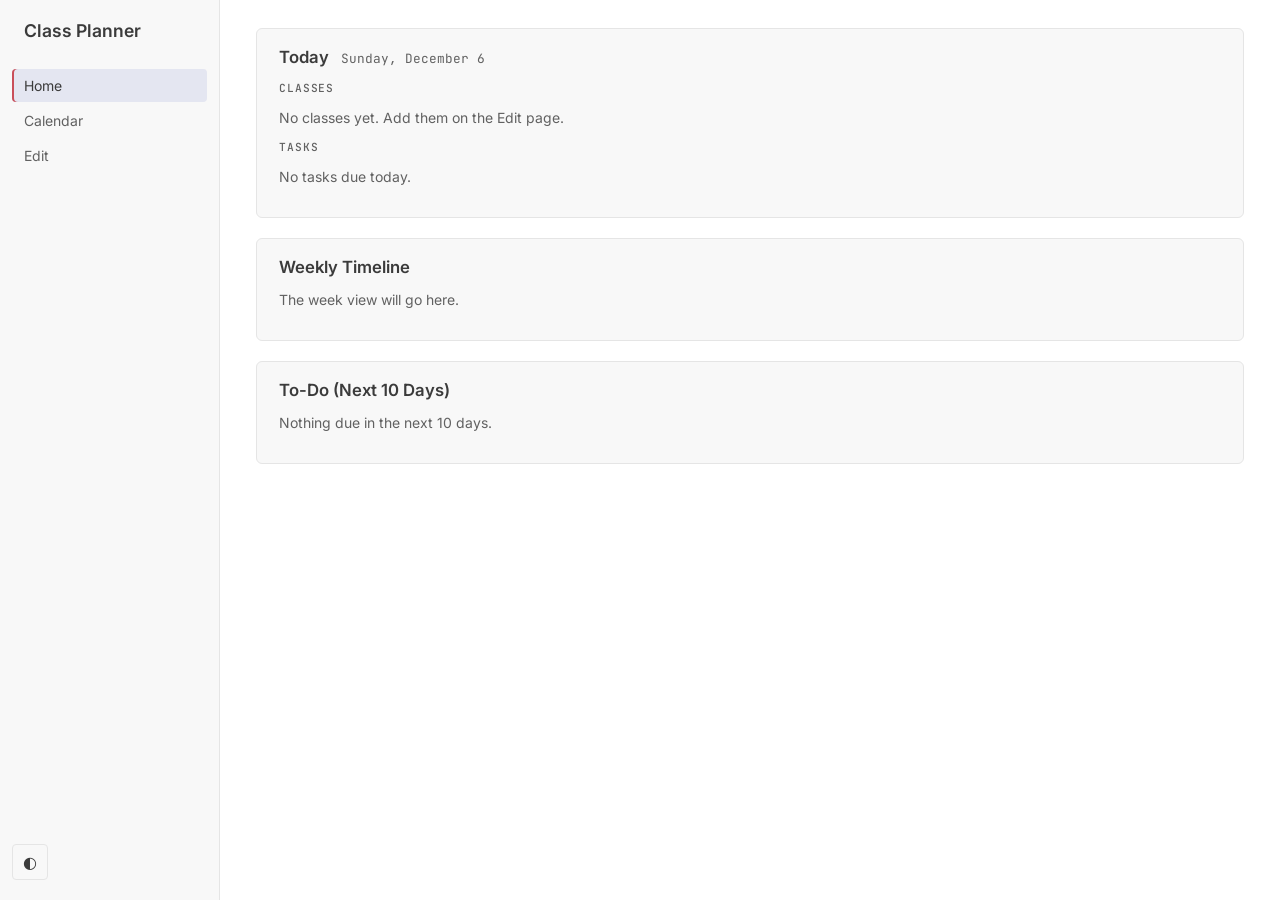
==== index.html @ 25fad050 "Add Today section to Home Page" ====
<!DOCTYPE html>
<html lang="en">
    <head>
        <meta charset="UTF-8">
        <meta name="viewport" content="width=device-width, initial-scale=1.0">
        <title>Home | Class Planner</title>
        <link rel="preconnect" href="https://fonts.googleapis.com">
        <link rel="preconnect" href="https://fonts.gstatic.com" crossorigin>
        <link href="https://fonts.googleapis.com/css2?family=Inter:wght@400;500;600&family=JetBrains+Mono:wght@400;500&display=swap" rel="stylesheet">
        <link rel="stylesheet" href="styles.css">
        <script src="theme.js"></script>
    </head>
    <body>
        <aside class="sidebar">
            <h1>Class Planner</h1>
            <nav>
                <a href="index.html" class="active">Home</a>
                <a href="calendar.html">Calendar</a>
                <a href="edit.html">Edit</a>
            </nav>
            <button id="theme-toggle" class="theme-toggle" type="button" title="Theme: Auto" aria-label="Theme: Auto">◐</button>
        </aside>

        <main>
            <section id="today">
                <h2>Today <span id="today-date" class="today-date"></span></h2>
                <h3>Classes</h3>
                <div id="today-classes"></div>
                <h3>Tasks</h3>
                <div id="today-tasks"></div>
            </section>

            <section id="weekly-timeline">
                <h2>Weekly Timeline</h2>
                <p>The week view will go here.</p>
            </section>

            <section id="todo">
                <h2>To-Do (Next 10 Days)</h2>
                <div id="todo-list"></div>
            </section>
        </main>

        <!-- Pop-up with a task's details (filled in by task-details.js) -->
        <dialog id="details-dialog" class="modal modal-small"></dialog>

        <script src="storage.js"></script>
        <script src="task-details.js"></script>
        <script src="home.js"></script>
    </body>
</html>
---- styles.css ----
/* ===== Theme colors ===== */

/* Dark theme (based on VS Code Dark Modern) */
:root,
:root[data-theme="dark"] {
    --bg: #1f1f1f;
    --sidebar: #181818;
    --surface: #181818;
    --hover: #2a2d2e;
    --active: #37373d;
    --border: #2b2b2b;
    --text: #cccccc;
    --muted: #9d9d9d;
    --accent: #e06c75;
}

/* Light theme when the device is in light mode (unless the user chose dark) */
@media (prefers-color-scheme: light) {
    :root:not([data-theme="dark"]) {
        --bg: #ffffff;
        --sidebar: #f8f8f8;
        --surface: #f8f8f8;
        --hover: #f2f2f2;
        --active: #e4e6f1;
        --border: #e5e5e5;
        --text: #3b3b3b;
        --muted: #616161;
        --accent: #c94f5a;
    }
}

/* Light theme when the user chooses it with the button */
:root[data-theme="light"] {
    --bg: #ffffff;
    --sidebar: #f8f8f8;
    --surface: #f8f8f8;
    --hover: #f2f2f2;
    --active: #e4e6f1;
    --border: #e5e5e5;
    --text: #3b3b3b;
    --muted: #616161;
    --accent: #c94f5a;
}

/* Status colors */
:root {
    --success: #4caf50;
}

/* Native controls (date/time pickers) match the theme */
:root,
:root[data-theme="dark"] {
    color-scheme: dark;
}

@media (prefers-color-scheme: light) {
    :root:not([data-theme="dark"]) {
        color-scheme: light;
    }
}

:root[data-theme="light"] {
    color-scheme: light;
}

/* ===== Page layout ===== */

body {
    margin: 0;
    display: flex;
    min-height: 100vh;
    font-family: "Inter", system-ui, sans-serif;
    font-size: 14px;
    background: var(--bg);
    color: var(--text);
}

/* ===== Sidebar ===== */

.sidebar {
    width: 220px;
    height: 100vh;
    position: sticky;
    top: 0;
    box-sizing: border-box;
    padding: 20px 12px;
    display: flex;
    flex-direction: column;
    background: var(--sidebar);
    border-right: 1px solid var(--border);
}

.sidebar h1 {
    margin: 0 0 28px 12px;
    font-size: 1.1rem;
    font-weight: 600;
}

nav {
    display: flex;
    flex-direction: column;
    gap: 2px;
}

nav a {
    padding: 8px 12px;
    border-radius: 4px;
    color: var(--muted);
    text-decoration: none;
}

nav a:hover {
    background: var(--hover);
    color: var(--text);
}

nav a.active {
    background: var(--active);
    color: var(--text);
    box-shadow: inset 2px 0 0 var(--accent);
}

.theme-toggle {
    margin-top: auto;
    width: 36px;
    height: 36px;
    border: 1px solid var(--border);
    border-radius: 4px;
    background: transparent;
    color: var(--text);
    font-size: 1rem;
    cursor: pointer;
}

.theme-toggle:hover {
    background: var(--hover);
}

/* ===== Main content ===== */

main {
    flex: 1;
    max-width: 1100px;
    padding: 28px 36px;
}

section {
    margin-bottom: 20px;
    padding: 18px 22px;
    background: var(--surface);
    border: 1px solid var(--border);
    border-radius: 6px;
}

h2 {
    margin: 0 0 14px;
    font-size: 1.05rem;
    font-weight: 600;
}

h3 {
    margin: 14px 0 6px;
    font-family: "JetBrains Mono", monospace;
    font-size: 0.7rem;
    font-weight: 500;
    text-transform: uppercase;
    letter-spacing: 0.08em;
    color: var(--muted);
}

p {
    color: var(--muted);
}

/* Use class="mono" on times and dates */
.mono {
    font-family: "JetBrains Mono", monospace;
}

/* ===== Edit page: 2 x 2 grid ===== */

.edit-grid {
    display: grid;
    grid-template-columns: 1fr 1fr;
    gap: 20px;
}

.edit-grid section {
    margin-bottom: 0;
}

.saved-list {
    min-height: 280px;
}

.danger-zone {
    margin-top: 20px;
}

/* ===== Forms ===== */

form {
    display: flex;
    flex-direction: column;
    gap: 14px;
}

.field {
    display: flex;
    flex-direction: column;
    gap: 6px;
    font-size: 0.8rem;
    color: var(--muted);
}

.field[hidden] {
    display: none;
}

.field-row {
    display: grid;
    grid-template-columns: repeat(auto-fit, minmax(120px, 1fr));
    gap: 12px;
}

.req {
    color: var(--accent);
}

input,
select,
textarea {
    font: inherit;
    font-size: 0.9rem;
    padding: 8px 10px;
    color: var(--text);
    background: var(--bg);
    border: 1px solid var(--border);
    border-radius: 4px;
}

input:focus,
select:focus,
textarea:focus {
    outline: none;
    border-color: var(--accent);
}

input[type="time"],
input[type="date"] {
    font-family: "JetBrains Mono", monospace;
}

input[type="color"] {
    width: 60px;
    height: 36px;
    padding: 2px;
    cursor: pointer;
}

textarea {
    min-height: 60px;
    resize: vertical;
}

/* ===== Meeting time box ===== */

.meetings {
    display: flex;
    flex-direction: column;
    gap: 12px;
}

fieldset.meeting {
    margin: 0;
    padding: 12px;
    display: flex;
    flex-direction: column;
    gap: 12px;
    border: 1px solid var(--border);
    border-radius: 4px;
}

legend {
    padding: 0 6px;
    font-family: "JetBrains Mono", monospace;
    font-size: 0.7rem;
    text-transform: uppercase;
    letter-spacing: 0.08em;
    color: var(--muted);
}

.days {
    display: flex;
    flex-wrap: wrap;
    gap: 6px;
}

.days label {
    display: flex;
    align-items: center;
    gap: 4px;
    padding: 4px 8px;
    font-size: 0.8rem;
    color: var(--muted);
    border: 1px solid var(--border);
    border-radius: 4px;
    cursor: pointer;
}

.days label:has(input:checked) {
    color: var(--text);
    background: var(--active);
    border-color: var(--accent);
}

input[type="checkbox"] {
    accent-color: var(--accent);
}

.remove-meeting {
    align-self: flex-start;
}

/* ===== Buttons ===== */

.btn {
    font: inherit;
    font-size: 0.9rem;
    padding: 8px 14px;
    border: 1px solid transparent;
    border-radius: 4px;
    cursor: pointer;
}

.btn-primary {
    color: #ffffff;
    background: var(--accent);
}

.btn-primary:hover {
    filter: brightness(1.1);
}

.btn-secondary {
    color: var(--text);
    background: transparent;
    border-color: var(--border);
}

.btn-secondary:hover {
    background: var(--hover);
}

.btn-danger {
    color: var(--accent);
    background: transparent;
    border-color: var(--accent);
}

.btn-danger:hover {
    color: #ffffff;
    background: var(--accent);
}

/* ===== Pop-up message (toast) ===== */

.toast {
    position: fixed;
    top: 20px;
    left: 50%;
    transform: translateX(-50%);
    z-index: 1000;
    padding: 10px 18px;
    font-size: 0.9rem;
    color: var(--text);
    background: var(--surface);
    border: 1px solid var(--border);
    border-left: 3px solid var(--success);
    border-radius: 4px;
    box-shadow: 0 4px 16px rgba(0, 0, 0, 0.3);
    animation: toast-in 0.2s ease-out;
}

.toast-error {
    border-left-color: var(--accent);
}

.toast.hide {
    animation: toast-out 0.3s ease-in forwards;
}

@keyframes toast-in {
    from { opacity: 0; transform: translate(-50%, -10px); }
    to   { opacity: 1; transform: translate(-50%, 0); }
}

@keyframes toast-out {
    to { opacity: 0; transform: translate(-50%, -10px); }
}

/* ===== Saved lists ===== */

.item-list {
    margin: 0 0 8px;
    padding: 0;
    list-style: none;
    display: flex;
    flex-direction: column;
    gap: 2px;
}

.item {
    display: flex;
    align-items: center;
    gap: 10px;
    padding: 8px 10px;
    border-radius: 4px;
}

.item:hover {
    background: var(--hover);
}

.dot {
    width: 10px;
    height: 10px;
    border-radius: 50%;
    flex-shrink: 0;
}

.item-info {
    flex: 1;
    min-width: 0;
    display: flex;
    flex-direction: column;
    gap: 2px;
}

.item-title {
    font-weight: 500;
}

.item-sub {
    font-size: 0.8rem;
    color: var(--muted);
}

.item-sub.mono {
    font-size: 0.75rem;
}

.item-actions {
    display: flex;
    gap: 6px;
}

.btn-small {
    font: inherit;
    font-size: 0.75rem;
    padding: 4px 8px;
    color: var(--muted);
    background: transparent;
    border: 1px solid var(--border);
    border-radius: 4px;
    cursor: pointer;
}

.btn-small:hover {
    color: var(--text);
    background: var(--active);
}

.btn-small[data-action="delete"]:hover {
    color: var(--accent);
    border-color: var(--accent);
}

.group-title {
    display: flex;
    align-items: center;
    gap: 8px;
}

.group-title .dot {
    width: 8px;
    height: 8px;
}

/* ===== Pop-up windows ===== */

.modal {
    width: min(560px, 90vw);
    max-height: 85vh;
    padding: 22px 24px;
    color: var(--text);
    background: var(--surface);
    border: 1px solid var(--border);
    border-radius: 6px;
    box-shadow: 0 10px 40px rgba(0, 0, 0, 0.4);
}

.modal::backdrop {
    background: rgba(0, 0, 0, 0.55);
}

.modal-small {
    width: min(400px, 90vw);
}

.modal p {
    color: var(--text);
}

.dialog-actions {
    display: flex;
    justify-content: flex-end;
    gap: 8px;
}

/* ===== Select mode ===== */

.list-header {
    display: flex;
    align-items: center;
    justify-content: space-between;
    gap: 8px;
    margin-bottom: 14px;
}

.list-header h2 {
    margin: 0;
}

.list-controls {
    display: flex;
    gap: 6px;
}

.btn-small-danger {
    color: var(--accent);
    border-color: var(--accent);
}

.btn-small-danger:hover {
    color: #ffffff;
    background: var(--accent);
}

.btn:disabled,
.btn-small:disabled {
    opacity: 0.4;
    cursor: not-allowed;
    filter: none;
}

.btn-small:disabled:hover {
    color: var(--accent);
    background: transparent;
}

.item.selectable {
    cursor: pointer;
}

.item.selected {
    background: var(--active);
}

/* ===== Clear everything pop-up ===== */

#clear-input {
    width: 100%;
    box-sizing: border-box;
    margin-bottom: 16px;
    font-family: "JetBrains Mono", monospace;
}


/* ===== Task status colors ===== */

:root {
    --danger: #e5534b;
    --warning: #e0a030;
}

/* ===== To-Do checklist ===== */

.todo-item {
    display: flex;
    align-items: center;
    gap: 10px;
    padding: 8px 10px;
    border-radius: 4px;
    cursor: pointer;
}

.todo-item:hover {
    box-shadow: inset 0 0 0 1px var(--border);
}

.todo-item.status-overdue {
    background: color-mix(in srgb, var(--danger) 16%, transparent);
}

.todo-item.status-done {
    background: color-mix(in srgb, var(--success) 14%, transparent);
}

.todo-item.status-late {
    background: color-mix(in srgb, var(--warning) 16%, transparent);
}

.todo-check {
    width: 16px;
    height: 16px;
    margin: 0;
    flex-shrink: 0;
    cursor: pointer;
}

.status-done .todo-check,
.status-late .todo-check {
    accent-color: var(--success);
}

.todo-class {
    font-weight: 400;
    color: var(--muted);
}

/* Small priority tag on the right */
.priority {
    flex-shrink: 0;
    padding: 2px 8px;
    font-family: "JetBrains Mono", monospace;
    font-size: 0.7rem;
    border: 1px solid var(--border);
    border-radius: 999px;
    color: var(--muted);
}

.priority-high {
    color: var(--danger);
    border-color: var(--danger);
}

.priority-medium {
    color: var(--warning);
    border-color: var(--warning);
}

/* ===== Task details pop-up ===== */

.details-class {
    display: flex;
    align-items: center;
    gap: 8px;
    margin: -6px 0 16px;
    color: var(--muted);
}

.details-list {
    display: grid;
    grid-template-columns: auto 1fr;
    gap: 8px 16px;
    margin: 0 0 20px;
}

.details-list dt {
    font-family: "JetBrains Mono", monospace;
    font-size: 0.7rem;
    text-transform: uppercase;
    letter-spacing: 0.08em;
    color: var(--muted);
    padding-top: 2px;
}

.details-list dd {
    margin: 0;
}

.details-notes {
    white-space: pre-wrap;
}

.status-text-overdue { color: var(--danger); }
.status-text-done    { color: var(--success); }
.status-text-late    { color: var(--warning); }

a.btn {
    display: inline-block;
    text-decoration: none;
}


/* ===== Today section ===== */

.today-date {
    margin-left: 8px;
    font-family: "JetBrains Mono", monospace;
    font-size: 0.8rem;
    font-weight: 400;
    color: var(--muted);
}

.class-item.ended {
    opacity: 0.45;
}

/* "Now" and "Next" tags on today's classes */
.tag {
    flex-shrink: 0;
    padding: 2px 8px;
    font-family: "JetBrains Mono", monospace;
    font-size: 0.7rem;
    border-radius: 999px;
}

.tag-now {
    color: #ffffff;
    background: var(--accent);
}

.tag-next {
    color: var(--muted);
    border: 1px solid var(--border);
}
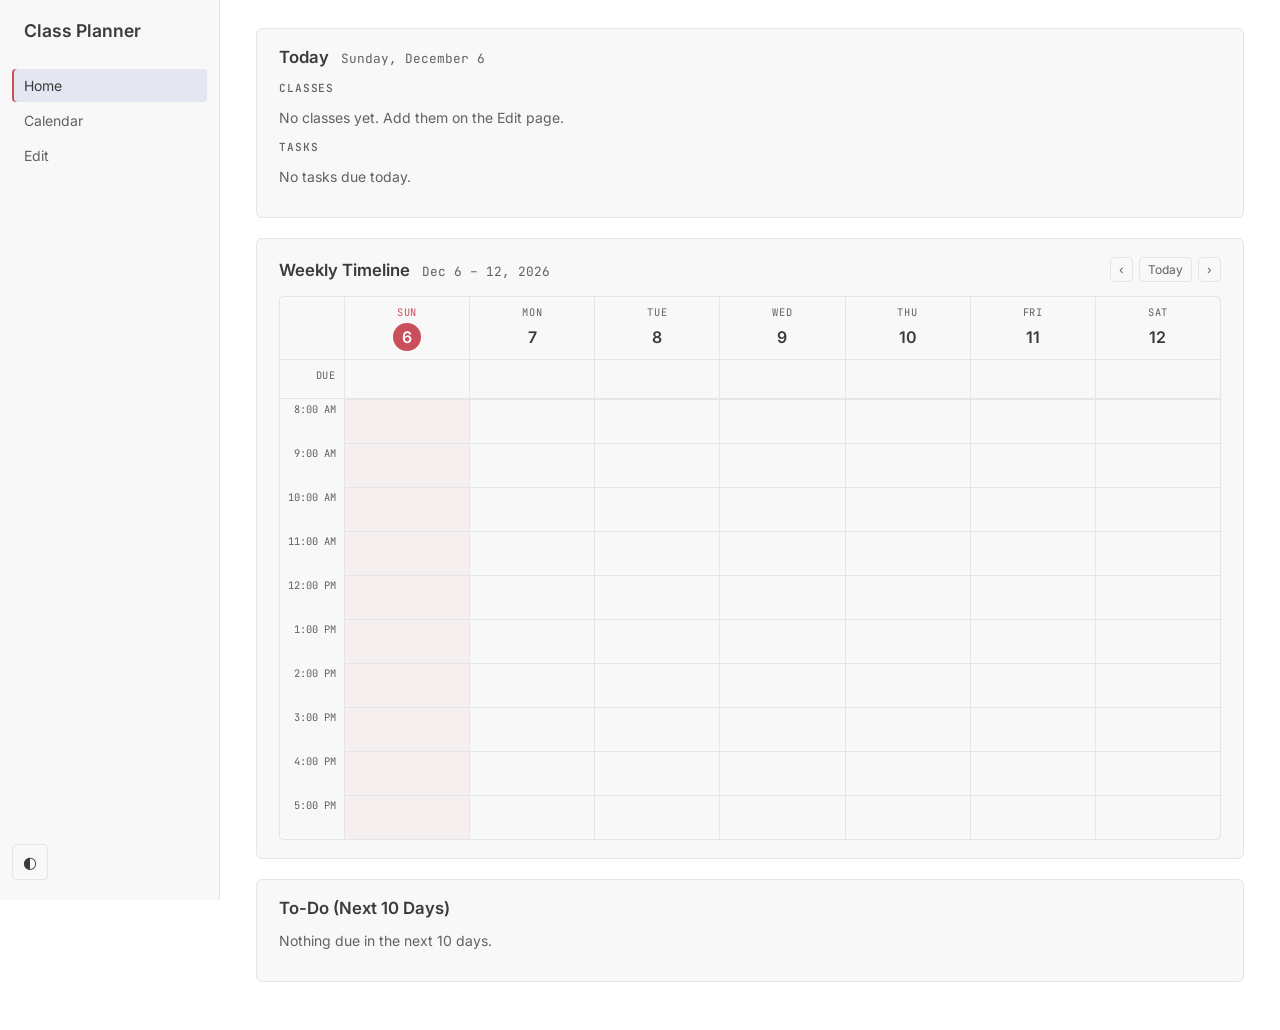
==== commit 82ca2142: "Add Weekly Timeline to Home page" ====
--- a/index.html
+++ b/index.html
@@ -31,8 +31,15 @@
             </section>
 
             <section id="weekly-timeline">
-                <h2>Weekly Timeline</h2>
-                <p>The week view will go here.</p>
+                <div class="list-header">
+                    <h2>Weekly Timeline <span id="week-label" class="today-date"></span></h2>
+                    <div class="list-controls">
+                        <button type="button" id="week-prev" class="btn-small" aria-label="Previous week">‹</button>
+                        <button type="button" id="week-today" class="btn-small">Today</button>
+                        <button type="button" id="week-next" class="btn-small" aria-label="Next week">›</button>
+                    </div>
+                </div>
+                <div id="week-grid" class="week-grid"></div>
             </section>
 
             <section id="todo">
--- a/styles.css
+++ b/styles.css
@@ -725,4 +725,196 @@
 .tag-next {
     color: var(--muted);
     border: 1px solid var(--border);
+}
+
+
+/* ===== Weekly Timeline ===== */
+
+.week-grid {
+    display: grid;
+    grid-template-columns: 64px repeat(7, minmax(0, 1fr));
+    border: 1px solid var(--border);
+    border-radius: 4px;
+    overflow: hidden;
+}
+
+.week-corner,
+.week-day-head,
+.week-row-label,
+.week-tasks {
+    border-bottom: 1px solid var(--border);
+}
+
+.week-day-head,
+.week-tasks,
+.week-col {
+    border-left: 1px solid var(--border);
+}
+
+/* Day names and dates */
+.week-day-head {
+    padding: 8px 4px;
+    display: flex;
+    flex-direction: column;
+    align-items: center;
+    gap: 4px;
+}
+
+.week-dow {
+    font-family: "JetBrains Mono", monospace;
+    font-size: 0.65rem;
+    text-transform: uppercase;
+    letter-spacing: 0.08em;
+    color: var(--muted);
+}
+
+.week-date {
+    min-width: 28px;
+    line-height: 28px;
+    text-align: center;
+    font-size: 1rem;
+    font-weight: 600;
+    border-radius: 50%;
+}
+
+.week-day-head.is-today .week-date {
+    color: #ffffff;
+    background: var(--accent);
+}
+
+.week-day-head.is-today .week-dow {
+    color: var(--accent);
+}
+
+/* "Due" row of task chips */
+.week-row-label {
+    padding: 8px 8px 0 0;
+    text-align: right;
+    font-family: "JetBrains Mono", monospace;
+    font-size: 0.65rem;
+    text-transform: uppercase;
+    letter-spacing: 0.08em;
+    color: var(--muted);
+}
+
+.week-tasks {
+    min-height: 30px;
+    padding: 4px;
+    display: flex;
+    flex-direction: column;
+    gap: 3px;
+}
+
+.week-task {
+    font: inherit;
+    font-size: 0.72rem;
+    text-align: left;
+    padding: 3px 6px;
+    color: var(--text);
+    background: var(--hover);
+    border: none;
+    border-left: 3px solid var(--class-color, var(--border));
+    border-radius: 3px;
+    cursor: pointer;
+    white-space: nowrap;
+    overflow: hidden;
+    text-overflow: ellipsis;
+}
+
+.week-task.status-overdue {
+    background: color-mix(in srgb, var(--danger) 22%, transparent);
+}
+
+.week-task.status-done {
+    background: color-mix(in srgb, var(--success) 20%, transparent);
+}
+
+.week-task.status-late {
+    background: color-mix(in srgb, var(--warning) 22%, transparent);
+}
+
+/* Hour labels down the left side */
+.week-hours {
+    position: relative;
+}
+
+.week-hour {
+    position: absolute;
+    right: 8px;
+    margin-top: 3px;
+    font-family: "JetBrains Mono", monospace;
+    font-size: 0.65rem;
+    color: var(--muted);
+}
+
+/* Day columns with a faint line every hour */
+.week-col {
+    position: relative;
+    background-image: repeating-linear-gradient(
+        to bottom,
+        var(--border) 0,
+        var(--border) 1px,
+        transparent 1px,
+        transparent var(--hour-height)
+    );
+}
+
+.week-col.is-today {
+    background-color: color-mix(in srgb, var(--accent) 5%, transparent);
+}
+
+/* Class blocks */
+.week-class {
+    position: absolute;
+    left: 3px;
+    right: 3px;
+    box-sizing: border-box;
+    padding: 3px 6px;
+    display: flex;
+    flex-direction: column;
+    gap: 1px;
+    overflow: hidden;
+    font-size: 0.72rem;
+    background: color-mix(in srgb, var(--class-color) 22%, var(--surface));
+    border-left: 3px solid var(--class-color);
+    border-radius: 3px;
+}
+
+.week-class-code,
+.week-class-time {
+    white-space: nowrap;
+    overflow: hidden;
+    text-overflow: ellipsis;
+}
+
+.week-class-code {
+    font-weight: 600;
+}
+
+.week-class-time {
+    font-family: "JetBrains Mono", monospace;
+    font-size: 0.65rem;
+    color: var(--muted);
+}
+
+/* "You are here" line */
+.week-now {
+    position: absolute;
+    left: 0;
+    right: 0;
+    z-index: 2;
+    height: 2px;
+    background: var(--accent);
+    pointer-events: none;
+}
+
+.week-now::before {
+    content: "";
+    position: absolute;
+    left: -5px;
+    top: -4px;
+    width: 10px;
+    height: 10px;
+    border-radius: 50%;
+    background: var(--accent);
 }
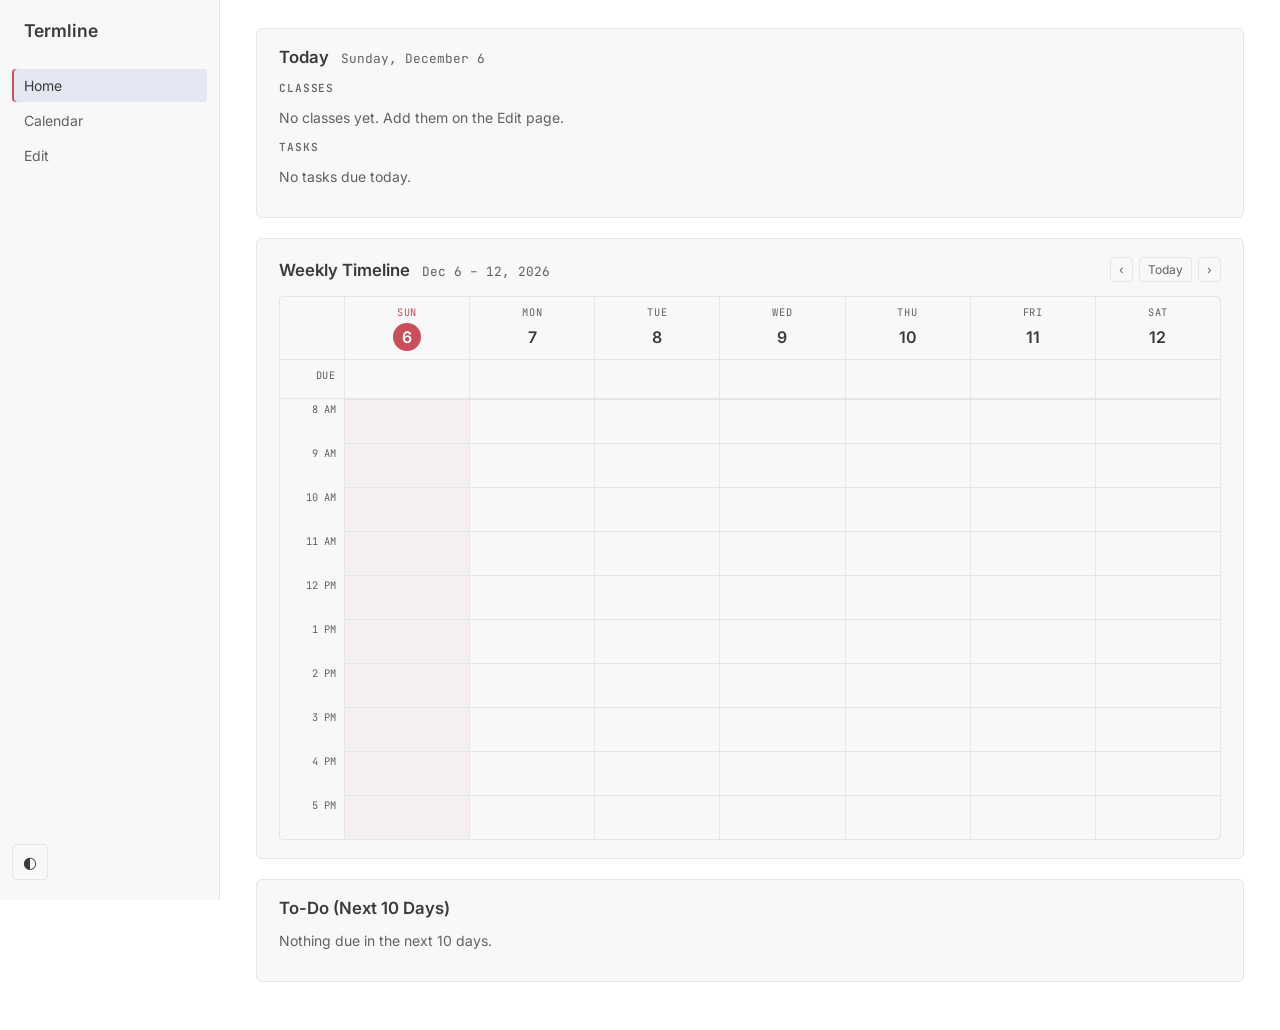
==== commit b24dc54e: "Rename app to Termline" ====
--- a/index.html
+++ b/index.html
@@ -3,7 +3,7 @@
     <head>
         <meta charset="UTF-8">
         <meta name="viewport" content="width=device-width, initial-scale=1.0">
-        <title>Home | Class Planner</title>
+        <title>Home | Termline</title>
         <link rel="preconnect" href="https://fonts.googleapis.com">
         <link rel="preconnect" href="https://fonts.gstatic.com" crossorigin>
         <link href="https://fonts.googleapis.com/css2?family=Inter:wght@400;500;600&family=JetBrains+Mono:wght@400;500&display=swap" rel="stylesheet">
@@ -12,7 +12,7 @@
     </head>
     <body>
         <aside class="sidebar">
-            <h1>Class Planner</h1>
+            <h1>Termline</h1>
             <nav>
                 <a href="index.html" class="active">Home</a>
                 <a href="calendar.html">Calendar</a>
--- a/styles.css
+++ b/styles.css
@@ -917,4 +917,293 @@
     height: 10px;
     border-radius: 50%;
     background: var(--accent);
+}
+
+
+/* ===== Monthly Calendar ===== */
+
+.month-grid {
+    display: grid;
+    grid-template-columns: repeat(7, minmax(0, 1fr));
+    grid-template-rows: auto;                 /* weekday-name row */
+    grid-auto-rows: minmax(110px, auto);      /* day rows grow to fit their tasks */
+    border: 1px solid var(--border);
+    border-radius: 4px;
+    overflow: hidden;
+}
+
+.month-grid > * {
+    border-left: 1px solid var(--border);
+}
+
+.month-grid > :nth-child(7n + 1) {
+    border-left: none;
+}
+
+.month-dow {
+    padding: 8px;
+    text-align: center;
+    font-family: "JetBrains Mono", monospace;
+    font-size: 0.65rem;
+    text-transform: uppercase;
+    letter-spacing: 0.08em;
+    color: var(--muted);
+}
+
+.month-day {
+    min-width: 0;
+    padding: 6px;
+    display: flex;
+    flex-direction: column;
+    gap: 3px;
+    border-top: 1px solid var(--border);
+    cursor: pointer;
+}
+
+.month-day:hover {
+    background: var(--hover);
+}
+
+.month-day.other-month {
+    opacity: 0.4;
+}
+
+.month-num {
+    align-self: flex-start;
+    min-width: 24px;
+    line-height: 24px;
+    margin-bottom: 2px;
+    text-align: center;
+    font-size: 0.8rem;
+    font-weight: 600;
+    border-radius: 50%;
+}
+
+.month-day.is-today .month-num {
+    color: #ffffff;
+    background: var(--accent);
+}
+
+.chip-class {
+    color: var(--muted);
+}
+
+/* Let long task names wrap instead of getting cut off (day boxes grow to fit) */
+.month-task {
+    white-space: normal;
+    line-height: 1.3;
+}
+
+
+/* ===== Class color choices ===== */
+
+.color-picker {
+    display: flex;
+    flex-wrap: wrap;
+    align-items: center;
+    gap: 8px;
+    min-height: 36px;
+}
+
+.swatch {
+    width: 22px;
+    height: 22px;
+    padding: 0;
+    border: none;
+    border-radius: 50%;
+    background: var(--swatch);
+    cursor: pointer;
+}
+
+.swatch:hover {
+    transform: scale(1.12);
+}
+
+/* Ring around the chosen color */
+.swatch.selected {
+    box-shadow: 0 0 0 2px var(--surface), 0 0 0 4px var(--text);
+}
+
+.swatch-custom.selected {
+    color: var(--text);
+    border-color: var(--text);
+}
+
+input[type="color"].custom-color {
+    width: 40px;
+    height: 28px;
+    padding: 2px;
+}
+
+
+/* Keep the red * on the same line as its label; inputs go on the next line */
+.field {
+    flex-direction: row;
+    flex-wrap: wrap;
+    align-items: baseline;
+    column-gap: 4px;
+    min-width: 0;
+}
+
+.field > input,
+.field > select,
+.field > textarea,
+.field > .color-picker {
+    flex-basis: 100%;
+    width: 100%;
+    min-width: 0;
+    box-sizing: border-box;
+}
+
+
+/* ===== Phone-only pieces (hidden on a computer) ===== */
+
+.week-grid {
+    --hours-width: 64px;
+}
+
+.week-hour {
+    white-space: nowrap;
+}
+
+.month-dots,
+.day-panel {
+    display: none;
+}
+
+.chip-time {
+    font-family: "JetBrains Mono", monospace;
+    color: var(--muted);
+}
+
+a.btn-small {
+    text-decoration: none;
+}
+
+
+/* ===== Phone layout: screens 700px wide or narrower ===== */
+
+@media (max-width: 700px) {
+
+    /* Sidebar becomes a bottom tab bar */
+    .sidebar {
+        position: fixed;
+        top: auto;
+        bottom: 0;
+        left: 0;
+        right: 0;
+        z-index: 50;
+        width: 100%;
+        height: auto;
+        padding: 6px 8px calc(6px + env(safe-area-inset-bottom));
+        flex-direction: row;
+        align-items: center;
+        gap: 8px;
+        border-right: none;
+        border-top: 1px solid var(--border);
+    }
+
+    .sidebar h1 {
+        display: none;
+    }
+
+    nav {
+        flex: 1;
+        flex-direction: row;
+    }
+
+    nav a {
+        flex: 1;
+        text-align: center;
+        padding: 10px 4px;
+    }
+
+    nav a.active {
+        box-shadow: inset 0 2px 0 var(--accent);
+    }
+
+    .theme-toggle {
+        margin-top: 0;
+        flex-shrink: 0;
+    }
+
+    /* Main content uses the full width and leaves room for the tab bar */
+    main {
+        min-width: 0;
+        padding: 16px 12px 88px;
+    }
+
+    section {
+        padding: 14px 12px;
+    }
+
+    .list-header {
+        flex-wrap: wrap;
+    }
+
+    /* Edit page: one column */
+    .edit-grid {
+        grid-template-columns: 1fr;
+    }
+
+    /* Weekly Timeline: narrower hour labels */
+    .week-grid {
+        --hours-width: 48px;
+    }
+
+    .week-hour {
+        right: 4px;
+        font-size: 0.6rem;
+    }
+
+    /* Calendar: small boxes with dots instead of task chips */
+    .month-grid {
+        grid-auto-rows: minmax(52px, auto);
+    }
+
+    .month-day {
+        padding: 4px 2px;
+        align-items: center;
+    }
+
+    .month-day .month-task {
+        display: none;
+    }
+
+    .month-num {
+        align-self: center;
+        margin-bottom: 0;
+    }
+
+    .month-dots {
+        display: flex;
+        flex-wrap: wrap;
+        justify-content: center;
+        gap: 3px;
+    }
+
+    .month-dots .dot {
+        width: 6px;
+        height: 6px;
+    }
+
+    .month-day.is-selected {
+        background: var(--active);
+    }
+
+    .day-panel {
+        display: block;
+        margin-top: 16px;
+    }
+
+    .day-panel-list {
+        display: flex;
+        flex-direction: column;
+        gap: 6px;
+    }
+
+    .day-panel .month-task {
+        padding: 8px 10px;
+        font-size: 0.85rem;
+    }
 }
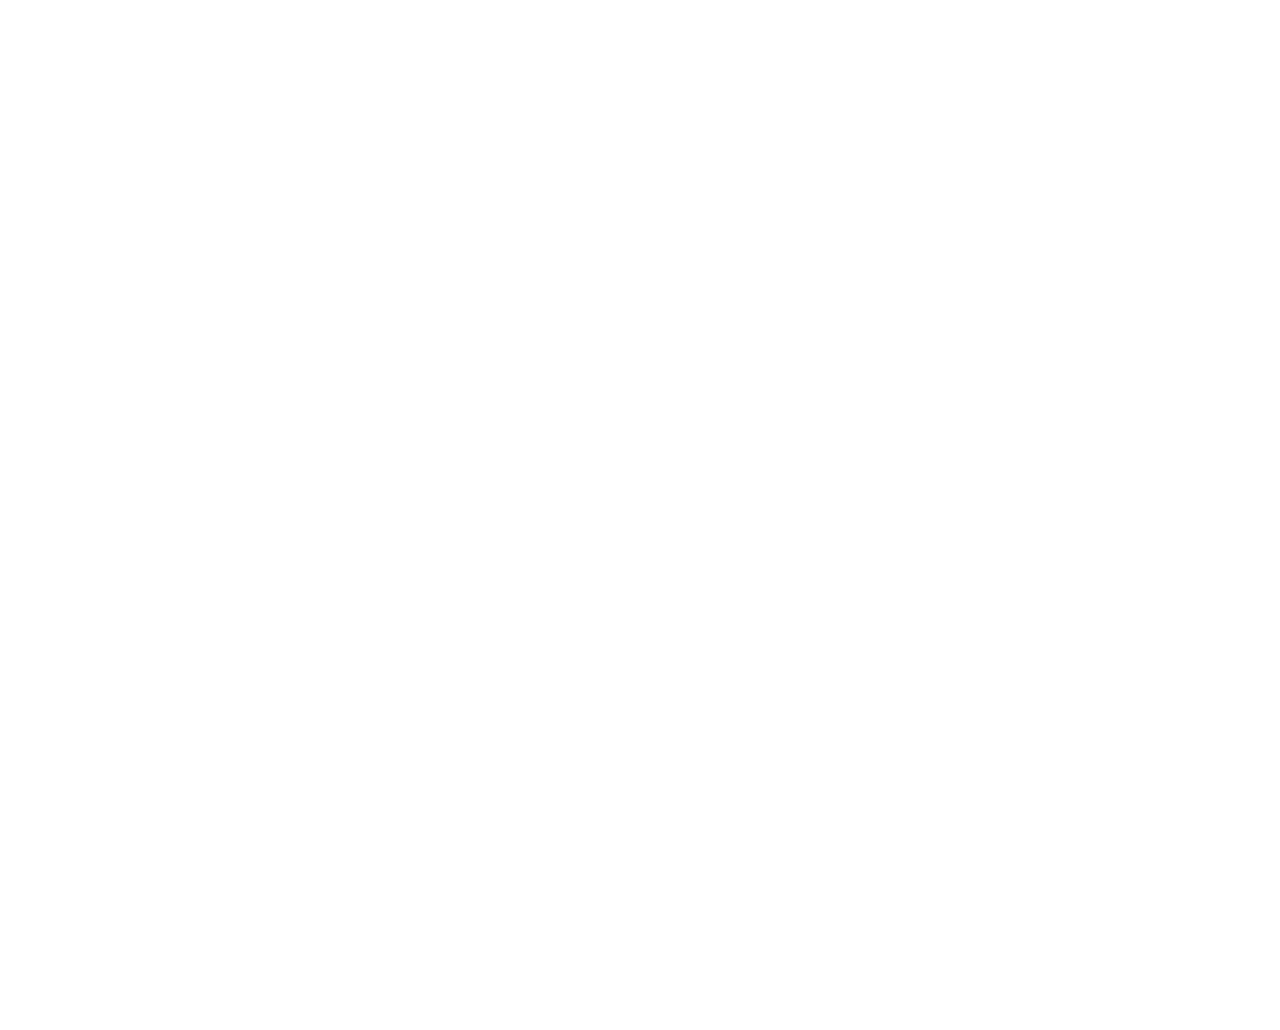
==== commit 72837cd6: "Add sign-in page and accounts" ====
--- a/index.html
+++ b/index.html
@@ -1,14 +1,23 @@
 <!DOCTYPE html>
-<html lang="en">
+<html lang="en" class="auth-pending">
     <head>
         <meta charset="UTF-8">
-        <meta name="viewport" content="width=device-width, initial-scale=1.0">
+        <meta name="viewport" content="width=device-width, initial-scale=1.0, viewport-fit=cover">
         <title>Home | Termline</title>
+        <meta name="theme-color" content="#1f1f1f">
+        <link rel="manifest" href="manifest.webmanifest">
+        <link rel="icon" type="image/png" sizes="32x32" href="icons/favicon-32.png">
+        <link rel="apple-touch-icon" href="icons/apple-touch-icon.png">
+        <meta name="apple-mobile-web-app-capable" content="yes">
+        <meta name="mobile-web-app-capable" content="yes">
+        <meta name="apple-mobile-web-app-title" content="Termline">
+        <meta name="apple-mobile-web-app-status-bar-style" content="black-translucent">
         <link rel="preconnect" href="https://fonts.googleapis.com">
         <link rel="preconnect" href="https://fonts.gstatic.com" crossorigin>
         <link href="https://fonts.googleapis.com/css2?family=Inter:wght@400;500;600&family=JetBrains+Mono:wght@400;500&display=swap" rel="stylesheet">
         <link rel="stylesheet" href="styles.css">
         <script src="theme.js"></script>
+        <script type="module" src="account.js"></script>
     </head>
     <body>
         <aside class="sidebar">
--- a/styles.css
+++ b/styles.css
@@ -1206,4 +1206,240 @@
         padding: 8px 10px;
         font-size: 0.85rem;
     }
+}
+
+
+/* ===== Opened from the home screen (installed app) ===== */
+
+/* A dark strip behind the phone's clock and battery, in both themes */
+@media (display-mode: standalone) {
+    body::before {
+        content: "";
+        position: fixed;
+        top: 0;
+        left: 0;
+        right: 0;
+        z-index: 100;
+        height: env(safe-area-inset-top);
+        background: #1f1f1f;
+    }
+}
+
+/* Push the page down so nothing hides under the clock and battery */
+@media (display-mode: standalone) and (max-width: 700px) {
+    main {
+        padding-top: calc(16px + env(safe-area-inset-top));
+    }
+}
+
+
+/* ===== Accounts ===== */
+
+/* Hide pages until we know who is signed in (prevents a flash before redirecting) */
+.auth-pending body {
+    visibility: hidden;
+}
+
+/* Account button + theme button at the bottom of the sidebar */
+.sidebar-footer {
+    position: relative;
+    margin-top: auto;
+    display: flex;
+    align-items: center;
+    gap: 8px;
+}
+
+.sidebar-footer .theme-toggle {
+    margin-top: 0;
+}
+
+.account-button {
+    flex-shrink: 0;
+    width: 36px;
+    height: 36px;
+    font: inherit;
+    font-weight: 600;
+    color: #ffffff;
+    background: var(--accent);
+    border: none;
+    border-radius: 50%;
+    cursor: pointer;
+}
+
+.account-menu {
+    position: absolute;
+    bottom: calc(100% + 8px);
+    left: 0;
+    z-index: 60;
+    min-width: 220px;
+    padding: 12px;
+    display: flex;
+    flex-direction: column;
+    gap: 4px;
+    background: var(--surface);
+    border: 1px solid var(--border);
+    border-radius: 6px;
+    box-shadow: 0 8px 24px rgba(0, 0, 0, 0.35);
+}
+
+.account-menu[hidden] {
+    display: none;
+}
+
+.account-name {
+    font-weight: 600;
+}
+
+.account-email {
+    font-size: 0.8rem;
+    color: var(--muted);
+    overflow-wrap: anywhere;
+}
+
+.account-menu .btn {
+    margin-top: 8px;
+}
+
+@media (max-width: 700px) {
+    .sidebar-footer {
+        margin-top: 0;
+        flex-shrink: 0;
+    }
+
+    .account-menu {
+        left: auto;
+        right: 0;
+    }
+}
+
+/* ===== Sign-in page ===== */
+
+.auth-main {
+    flex: 1;
+    max-width: none;
+    display: flex;
+    align-items: center;
+    justify-content: center;
+    padding: 24px 16px;
+}
+
+.auth-card {
+    box-sizing: border-box;
+    width: 100%;
+    max-width: 380px;
+    padding: 32px 28px;
+    text-align: center;
+    background: var(--surface);
+    border: 1px solid var(--border);
+    border-radius: 10px;
+}
+
+.auth-logo {
+    width: 56px;
+    height: 56px;
+    border-radius: 13px;
+}
+
+.auth-card h1 {
+    margin: 12px 0 4px;
+    font-size: 1.5rem;
+}
+
+.auth-tagline {
+    margin: 0 0 24px;
+    font-size: 0.9rem;
+}
+
+.auth-card form {
+    text-align: left;
+}
+
+.google-button {
+    width: 100%;
+    display: flex;
+    align-items: center;
+    justify-content: center;
+    gap: 10px;
+}
+
+.auth-divider {
+    display: flex;
+    align-items: center;
+    gap: 12px;
+    margin: 18px 0;
+    font-size: 0.8rem;
+    color: var(--muted);
+}
+
+.auth-divider::before,
+.auth-divider::after {
+    content: "";
+    flex: 1;
+    height: 1px;
+    background: var(--border);
+}
+
+.link-button {
+    padding: 0;
+    font: inherit;
+    font-size: 0.85rem;
+    color: var(--accent);
+    background: none;
+    border: none;
+    cursor: pointer;
+}
+
+.link-button:hover {
+    text-decoration: underline;
+}
+
+#forgot-button {
+    align-self: flex-end;
+    margin-top: -6px;
+}
+
+#forgot-button[hidden] {
+    display: none;
+}
+
+.auth-error {
+    margin: 0;
+    padding: 8px 10px;
+    font-size: 0.85rem;
+    text-align: left;
+    color: var(--danger);
+    background: color-mix(in srgb, var(--danger) 12%, transparent);
+    border-radius: 4px;
+}
+
+.auth-switch {
+    margin: 20px 0 0;
+    font-size: 0.85rem;
+}
+
+#verify-screen {
+    display: flex;
+    flex-direction: column;
+    gap: 12px;
+}
+
+#verify-screen[hidden],
+#auth-forms[hidden] {
+    display: none;
+}
+
+#verify-screen h2 {
+    margin: 0;
+}
+
+#verify-screen p {
+    margin: 0;
+}
+
+/* Theme button in the top-right corner of the sign-in page */
+.auth-theme {
+    position: fixed;
+    top: calc(16px + env(safe-area-inset-top));
+    right: 16px;
+    margin: 0;
 }
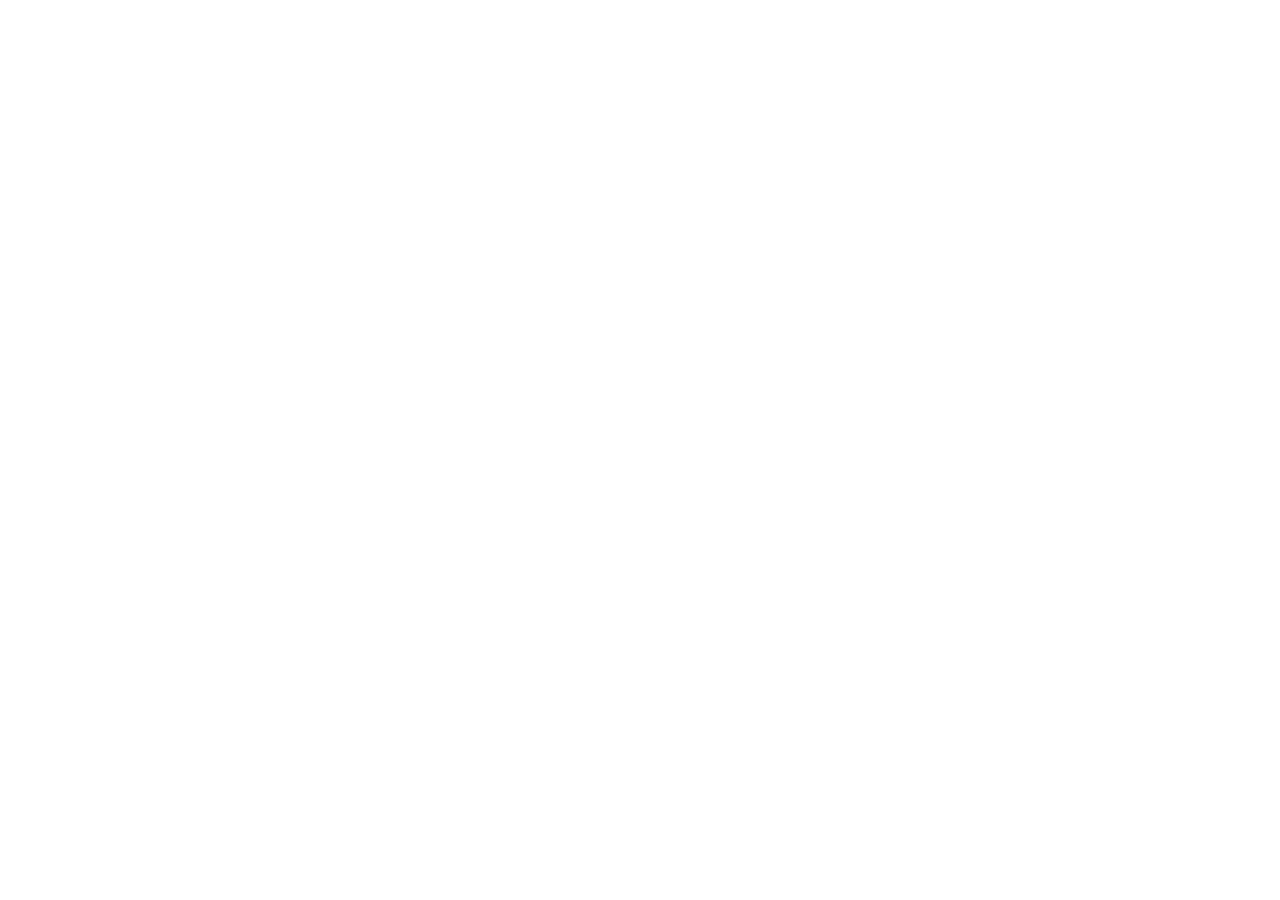
==== commit 49b6c6d4: "Save classes and tasks to account" ====
--- a/index.html
+++ b/index.html
@@ -18,6 +18,7 @@
         <link rel="stylesheet" href="styles.css">
         <script src="theme.js"></script>
         <script type="module" src="account.js"></script>
+        <script type="module" src="data-sync.js"></script>
     </head>
     <body>
         <aside class="sidebar">
